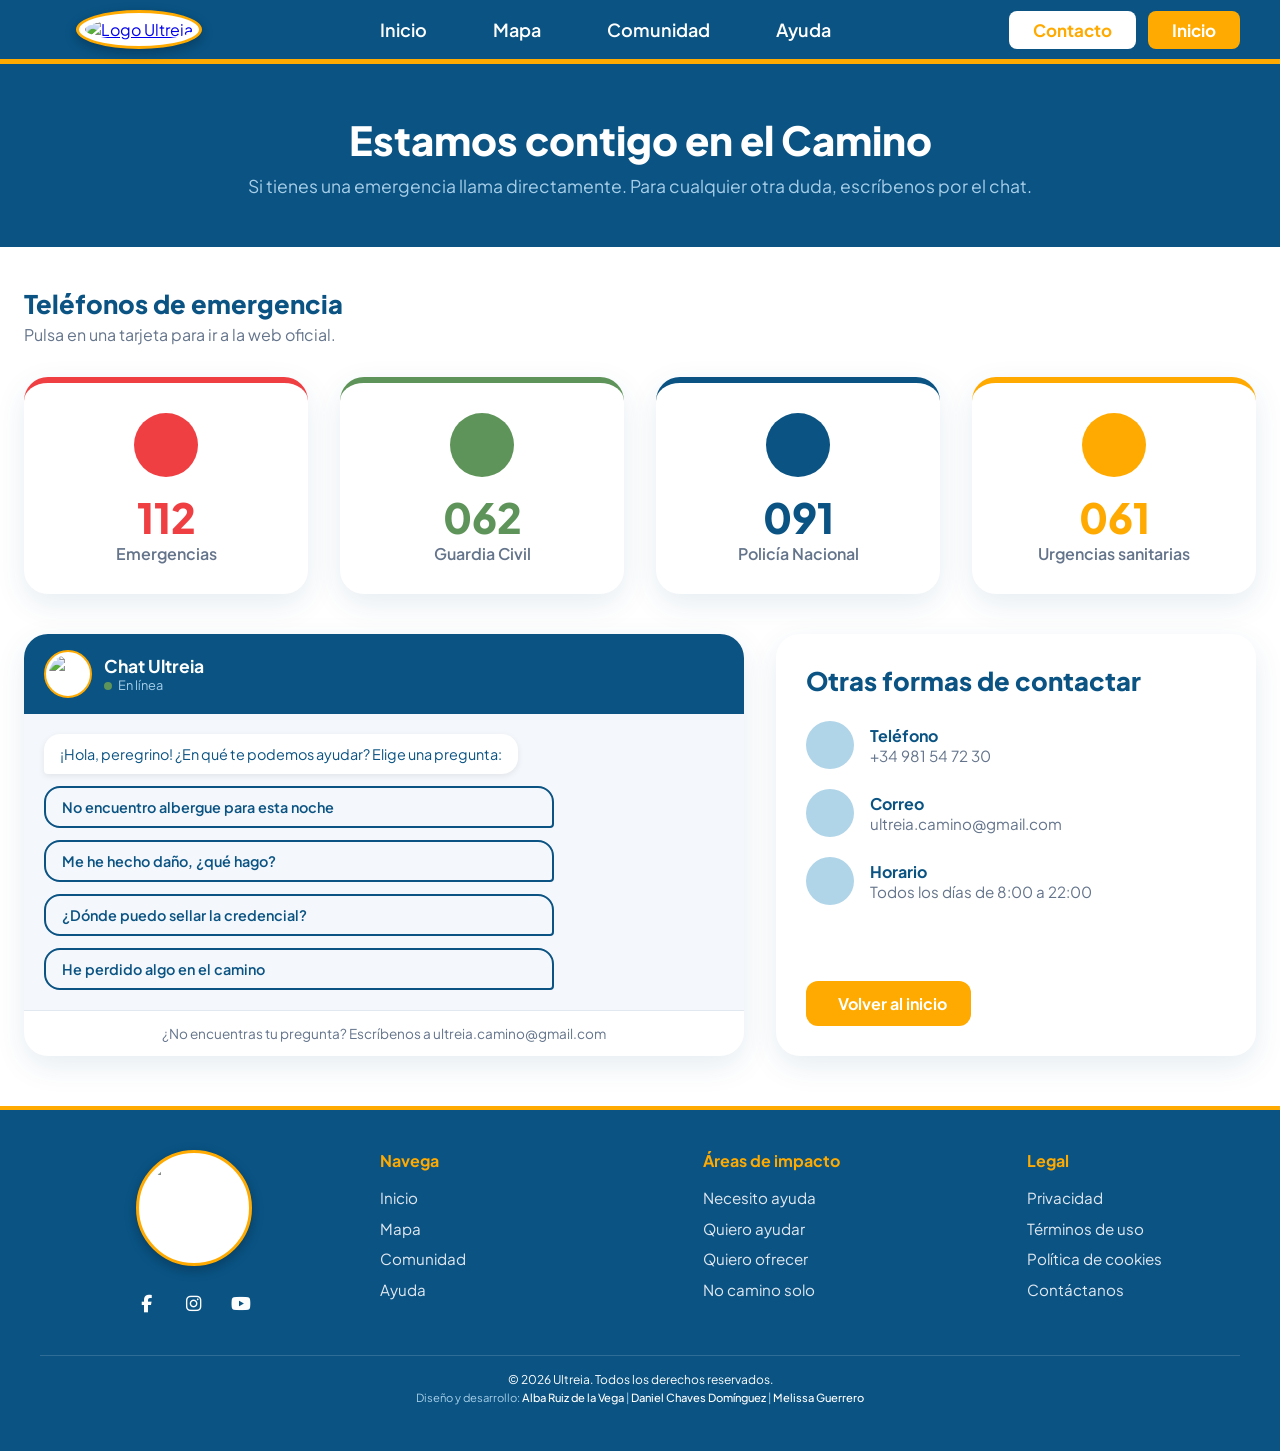
==== contact.html @ afa2c429 "contact page with emergency links and FAQ chat" ====
<!DOCTYPE html>
<html lang="es">
<head>
    <meta charset="UTF-8">
    <meta name="viewport" content="width=device-width, initial-scale=1.0">
    <link rel="preconnect" href="https://cdn.jsdelivr.net">
    <link rel="preconnect" href="https://fonts.googleapis.com">
    <link rel="preconnect" href="https://res.cloudinary.com">
    <link rel="preconnect" href="https://fonts.gstatic.com" crossorigin>
    <link href="https://fonts.googleapis.com/css2?family=Caveat:wght@600&family=Plus+Jakarta+Sans:wght@400;500;600;700;800&display=swap" rel="stylesheet">
    <link rel="stylesheet" href="https://cdnjs.cloudflare.com/ajax/libs/font-awesome/6.5.1/css/all.min.css">
    <link href="https://cdn.jsdelivr.net/npm/remixicon@4.2.0/fonts/remixicon.css" rel="stylesheet"/>
    <link rel="stylesheet" href="styles.css">
    <title>Contacto | Ultreia</title>
    <link rel="icon" type="image/png" href="https://res.cloudinary.com/daul6tzck/image/upload/v1791113078/image_ubfnbw.png">
</head>
<body>

    <header class="nav">
        <a href="index.html">
            <img src="https://res.cloudinary.com/daul6tzck/image/upload/v1791113078/image_ubfnbw.png" alt="Logo Ultreia" class="navLogo">
        </a>

        <ul class="navMenu">
            <li><a href="index.html">Inicio</a></li>
            <li><a href="index.html#map">Mapa</a></li>
            <li><a href="index.html#community">Comunidad</a></li>
            <li><a href="index.html#help">Ayuda</a></li>
        </ul>

        <div class="navButtons">
            <a href="contact.html" class="btnContact">Contacto</a>
            <a href="index.html" class="btnHome">Inicio</a>
        </div>
    </header>

    <section class="contactHero">
        <h1>Estamos contigo en el Camino</h1>
        <p>Si tienes una emergencia llama directamente. Para cualquier otra duda, escríbenos por el chat.</p>
    </section>

    <section class="emergency">
        <h2>Teléfonos de emergencia</h2>
        <p class="emergencySubtitle">Pulsa en una tarjeta para ir a la web oficial.</p>

        <div class="emergencyCards">
            <a href="https://www.proteccioncivil.es" target="_blank" rel="noopener noreferrer" class="phoneCard phoneRed">
                <div class="phoneIcon">
                    <i class="ri-alarm-warning-line"></i>
                </div>
                <span class="phoneNumber">112</span>
                <span class="phoneLabel">Emergencias</span>
            </a>

            <a href="https://www.guardiacivil.es" target="_blank" rel="noopener noreferrer" class="phoneCard phoneGreen">
                <div class="phoneIcon">
                    <i class="ri-shield-star-line"></i>
                </div>
                <span class="phoneNumber">062</span>
                <span class="phoneLabel">Guardia Civil</span>
            </a>

            <a href="https://www.policia.es" target="_blank" rel="noopener noreferrer" class="phoneCard phoneBlue">
                <div class="phoneIcon">
                    <i class="ri-police-badge-line"></i>
                </div>
                <span class="phoneNumber">091</span>
                <span class="phoneLabel">Policía Nacional</span>
            </a>

            <a href="https://www.sanidad.gob.es" target="_blank" rel="noopener noreferrer" class="phoneCard phoneOrange">
                <div class="phoneIcon">
                    <i class="ri-first-aid-kit-line"></i>
                </div>
                <span class="phoneNumber">061</span>
                <span class="phoneLabel">Urgencias sanitarias</span>
            </a>
        </div>
    </section>

    <section class="contactMain">
        <div class="chatBox">
            <div class="chatHeader">
                <img src="https://res.cloudinary.com/daul6tzck/image/upload/v1791113078/image_ubfnbw.png" alt="Logo Ultreia" class="chatAvatar">
                <div>
                    <h3>Chat Ultreia</h3>
                    <p class="chatStatus">En línea</p>
                </div>
            </div>

            <div class="chatMessages">
                <p class="message messageBot">¡Hola, peregrino! ¿En qué te podemos ayudar? Elige una pregunta:</p>

                <details class="chatQuestion">
                    <summary>No encuentro albergue para esta noche</summary>
                    <p class="message messageBot">Tranquilo. Mira en el mapa los albergues con plazas libres más cercanos o pregunta en la oficina de turismo del pueblo.</p>
                </details>

                <details class="chatQuestion">
                    <summary>Me he hecho daño, ¿qué hago?</summary>
                    <p class="message messageBot">Si es grave llama al 112. Si no, acude al centro de salud más cercano. Muchos albergues tienen botiquín.</p>
                </details>

                <details class="chatQuestion">
                    <summary>¿Dónde puedo sellar la credencial?</summary>
                    <p class="message messageBot">En albergues, iglesias, bares, restaurantes y oficinas de turismo. Recuerda que en los últimos 100 km necesitas dos sellos al día.</p>
                </details>

                <details class="chatQuestion">
                    <summary>He perdido algo en el camino</summary>
                    <p class="message messageBot">Avisa en el último albergue donde estuviste y publícalo en el tablón comunitario. ¡Los peregrinos se ayudan entre ellos!</p>
                </details>
            </div>

            <p class="chatFooter">¿No encuentras tu pregunta? Escríbenos a ultreia.camino@gmail.com</p>
        </div>

        <div class="contactInfo">
            <h2>Otras formas de contactar</h2>

            <div class="infoItem">
                <div class="infoIcon">
                    <i class="ri-phone-line"></i>
                </div>
                <div>
                    <h3>Teléfono</h3>
                    <p>+34 981 54 72 30</p>
                </div>
            </div>

            <div class="infoItem">
                <div class="infoIcon">
                    <i class="ri-mail-line"></i>
                </div>
                <div>
                    <h3>Correo</h3>
                    <p>ultreia.camino@gmail.com</p>
                </div>
            </div>

            <div class="infoItem">
                <div class="infoIcon">
                    <i class="ri-time-line"></i>
                </div>
                <div>
                    <h3>Horario</h3>
                    <p>Todos los días de 8:00 a 22:00</p>
                </div>
            </div>

            <a href="index.html" class="btnBackHome">
                <i class="ri-arrow-left-line"></i>
                Volver al inicio
            </a>
        </div>
    </section>

<footer class="siteFooter">
    <div class="footerContainer">

    <div class="footerBrand">
        <img src="https://res.cloudinary.com/daul6tzck/image/upload/v1791113078/image_ubfnbw.png" alt="Logo Ultreia" class="footerLogo">
        <div class="footerSocials">
            <a href="#" aria-label="Facebook"><i class="fa-brands fa-facebook-f"></i></a>
            <a href="#" aria-label="Instagram"><i class="fa-brands fa-instagram"></i></a>
            <a href="#" aria-label="YouTube"><i class="fa-brands fa-youtube"></i></a>
        </div>
    </div>

    <div class="footerCol">
        <h4 class="footerTitle">Navega</h4>
        <ul class="footerLinks">
            <li><a href="index.html">Inicio</a></li>
            <li><a href="index.html#map">Mapa</a></li>
            <li><a href="index.html#community">Comunidad</a></li>
            <li><a href="index.html#help">Ayuda</a></li>
        </ul>
    </div>

    <div class="footerCol">
        <h4 class="footerTitle">Áreas de impacto</h4>
        <ul class="footerLinks">
            <li><a href="index.html#needHelp">Necesito ayuda</a></li>
            <li><a href="index.html#wantToHelp">Quiero ayudar</a></li>
            <li><a href="index.html#wantToOffer">Quiero ofrecer</a></li>
            <li><a href="index.html#notWalkingAlone">No camino solo</a></li>
        </ul>
    </div>

    <div class="footerCol">
        <h4 class="footerTitle">Legal</h4>
        <ul class="footerLinks">
            <li><a href="#privacy">Privacidad</a></li>
            <li><a href="#terms">Términos de uso</a></li>
            <li><a href="#cookies">Política de cookies</a></li>
            <li><a href="contact.html">Contáctanos</a></li>
        </ul>
    </div>
</div>

    <div class="footerBottom">
        <div class="footerBottomContainer container">
            <p class="footerCopy">
            <a href="https://github.com/Daniel-Chaves-Dominguez/Ultreia" target="_blank" rel="noopener noreferrer" class="copyrightLink">© 2026 Ultreia</a>. Todos los derechos reservados.
            </p>
            <p class="footerCredits">
                Diseño y desarrollo:
                <span><a href="https://www.linkedin.com/in/alba-ruiz-de-la-vega-765b21384/" target="_blank" rel="noopener noreferrer">Alba Ruiz de la Vega</a></span> |
                <span><a href="https://github.com/Daniel-Chaves-Dominguez/Ultreia" target="_blank" rel="noopener noreferrer">Daniel Chaves Domínguez</a></span> |
                <span><a href="https://www.linkedin.com/in/melissafguerreroc/?isSelfProfile=true" target="_blank" rel="noopener noreferrer">Melissa Guerrero</a></span>
            </p>
        </div>
    </div>
    </footer>
</body>
</html>
---- styles.css ----
* {
    margin: 0;
    padding: 0;
    box-sizing: border-box;
    font-family: 'Plus Jakarta Sans', sans-serif;
}


html, body {
    height: 100%;
}


html {
    scroll-behavior: smooth;
}


.nav {
    background-color: #0A5383;
    display: flex;
    align-items: center;
    justify-content: space-between;
    padding: 10px 40px;
}

.navLogo {
    width: 90px;
    height: 90px;
    background-color: white;
    border-radius: 50%;
    padding: 6px;
    border: 3px solid #FFAA00;
    box-shadow: 0 4px 12px rgba(0, 0, 0, 0.25);
    transition: transform 0.4s;
    cursor: pointer; 
    margin-left: 36px; 
    box-sizing: border-box;
}

.navLogo:hover {
    transform: scale(1.1) rotate(-8deg);
}

.navMenu {
    display: flex;
    gap: 30px;
    list-style: none;
    margin: 0;
    padding: 0;
}

.navMenu a {
    color: white;
    text-decoration: none;
    font-weight: 600;
    font-size: 18px;
    padding: 8px 18px;
    border-radius: 20px;
    transition: background-color 0.3s, color 0.3s;
}

.navMenu a:hover {
    background-color: #FFAA00;
    color: #0A5383;
}

.navButtons {
    display: flex;
    gap: 12px;
}

.btnContact,
.btnHome {
    padding: 8px 24px;
    border-radius: 8px;
    text-decoration: none;
    font-weight: 700;
    font-size: 17px;
    transition: transform 0.2s, box-shadow 0.2s, background-color 0.3s;
}

.btnContact:hover,
.btnHome:hover {
    transform: translateY(-3px);
    box-shadow: 0 4px 10px rgba(0, 0, 0, 0.25);
}

.btnContact:active,
.btnHome:active {
    transform: scale(0.92);
    box-shadow: 0 2px 4px rgba(0, 0, 0, 0.2);
}

.btnContact {
    background-color: white;
    color: #FFAA00;
}

.btnHome {
    background-color: #FFAA00;
    color: white;
}

.btnHome:hover {
    background-color: #EFB026;
}


.hero {
    position: relative;
    height: 550px;
    overflow: hidden;
    border-top: 5px solid #FFAA00;
    border-bottom: 5px solid #FFAA00;
}

.heroImage {
    position: absolute;
    top: 0;
    left: 0;
    width: 100%;
    height: 100%;
    object-fit: cover;
    object-position: center 20%;
}

.heroContent {
    position: relative;
    z-index: 1;
    height: 100%;
    padding: 50px 60px;
    display: flex;
    flex-direction: column;
    justify-content: center;
    align-items: flex-start;
    gap: 30px;
}

.heroTitle {
    font-size: 72px;
    font-weight: 800;
    line-height: 1.05;
    color: #0A5383;
    text-shadow: 0 0 20px rgba(255, 255, 255, 0.8);
    animation: heroSlideIn 1s ease-out both;
}

.heroHighlight {
    display: inline-block;
    background-color: #0A5383;
    color: white;
    padding: 6px 20px;
    border-radius: 10px;
    margin-top: 6px;
    text-shadow: none;
    animation: heroReveal 1s ease-out 0.8s both;
}

.heroButtons {
    display: flex;
    gap: 16px;
    animation: heroBounce 0.8s ease-out 1.6s both;
}

.heroButtons .btnContact,
.heroButtons .btnHome {
    font-size: 22px;
    padding: 12px 36px;
    border-radius: 10px;
}

@keyframes heroSlideIn {
    from {
        opacity: 0;
        transform: translateX(-80px);
    }
    to {
        opacity: 1;
        transform: translateX(0);
    }
}

@keyframes heroReveal {
    from {
        clip-path: inset(0 100% 0 0);
    }
    to {
        clip-path: inset(0 0 0 0);
    }
}

@keyframes heroBounce {
    0% {
        opacity: 0;
        transform: scale(0.5);
    }
    60% {
        opacity: 1;
        transform: scale(1.1);
    }
    100% {
        opacity: 1;
        transform: scale(1);
    }
}


.greeting {
    background-color: #0A5383;
    font-family: 'Plus Jakarta Sans', sans-serif;
    display: flex;
    align-items: center;
    justify-content: space-between;
    padding: 30px 90px;
    margin: 0 auto 2rem auto;
    box-sizing: border-box;
    overflow: hidden;
}

.greetingText {
    display: flex;
    flex-direction: column;
    align-items: center;    
    justify-content: center; 
    text-align: center;
    color: white;
}

.greetingText p {
    white-space: nowrap;
    margin: 4px 0;
}

.greetingText h2 {
    color: #FFAA00;
    font-size: 16px;
    font-weight: 800;
    letter-spacing: 1px;
    text-transform: uppercase;
    margin-bottom: 8px;
}

.greetingPhrase {
    font-size: 1rem;
    font-weight: 600;
    margin-bottom: 6px;
}

.greetingSmall {
    font-size: 12px;
    font-style: italic;
    color: #f4b22d;
}

.yellowSign,
.whiteSign {
    width: 160px;
    padding: 14px 18px;
    border-radius: 12px;
    color: #0A5383;
    box-shadow: 0 8px 20px rgba(0, 0, 0, 0.2);
    transition: transform 0.3s ease;
    flex-shrink: 0;
    display: flex;
    flex-direction: column;
    align-items: center;     
    justify-content: center;  
    text-align: center;       
}

.yellowSign {
    background-color: #FFAA00;
    transform: rotate(-10deg);
}

.whiteSign {
    background-color: white;
    transform: rotate(10deg);
}

.yellowSign h3,
.whiteSign h3 {
    font-size: 24px;
    font-weight: 800;
    margin: 0;
    line-height: 1.1;
}

.yellowSign p,
.whiteSign p {
    font-size: 12px;
    font-weight: 700;
    margin: 4px 0 0 0;
}

.yellowSign p {
    padding-left: 0px;
}

.whiteSign p {
    text-align: right;
}

@media (max-width: 768px) {
    .greeting {
        flex-direction: column;
        gap: 30px;
        padding: 30px 20px;
    }
}




.needs {
    background-color: white;
    font-family: 'Plus Jakarta Sans', sans-serif;
    padding: 1.6rem 1.5rem 2rem 2rem;
    max-width: 1460px;
    margin: 0 auto;
    text-align: left;
}

.needs h2 {
    color: #0A5383;
    font-size: 1.6rem;
    font-weight: 800;
    margin-bottom: 0.2rem;
}

.needsSubtitle {
    color: #64748B;
    font-size: 1rem;
    margin-bottom: 2rem;
}

.needsCards {
    display: grid;
    grid-template-columns: repeat(4, 1fr);
    gap: 2rem;
    max-width: 1440px;
    margin: 0 auto;
}

.needCard {
    height: 360px;
    perspective: 1200px;
    cursor: pointer;
}

.needCardInner {
    position: relative;
    width: 100%;
    height: 100%;
    transition: transform 0.8s cubic-bezier(0.4, 0, 0.2, 1);
    transform-style: preserve-3d;
}

.needCard:hover .needCardInner,
.needCard:focus-within .needCardInner {
    transform: rotateY(-180deg);
}

.needCardFront,
.needCardBack {
    position: absolute;
    width: 100%;
    height: 100%;
    -webkit-backface-visibility: hidden;
    backface-visibility: hidden;
    border-radius: 24px;
    background-color: white;
    box-shadow: 0 10px 30px rgba(10, 83, 131, 0.08);
    overflow: hidden;
}

.needCardFront {
    display: flex;
    flex-direction: column;
    align-items: center;
    justify-content: center;
    text-align: center;
    padding: 2rem 1.8rem;
}

.needIcon {
    width: 80px;
    height: 80px;
    border-radius: 50%;
    display: flex;
    align-items: center;
    justify-content: center;
    color: white;
    font-size: 40px;
    margin-bottom: 1.2rem;
}

.iconRed {
    background-color: #EF3F42;
}

.iconGreen {
    background-color: #5E9459;
}

.iconOrange {
    background-color: #FFAA00;
}

.iconBlue {
    background-color: #0A5383;
}

.needCardFront h3 {
    color: #0A5383;
    font-size: 1.25rem;
    font-weight: 800;
    margin-bottom: 0.5rem;
}

.needCardFront p {
    color: #64748B;
    font-size: 0.85rem;
    line-height: 1.4;
    height: 2.8em;
}

.needArrow {
    position: absolute;
    right: 1.5rem;
    bottom: 1.5rem;
    color: #0A5383;
    font-size: 28px;
}

.needCardBack {
    transform: rotateY(180deg);
    border-top: 10px solid #FFAA00;
    padding: 1rem 1.2rem;
    cursor: default;
}

.needFormHeader {
    display: flex;
    align-items: flex-start;
    gap: 10px;
    margin-bottom: 0.8rem;
}

.needIconSmall {
    width: 40px;
    height: 40px;
    min-width: 40px;
    border-radius: 50%;
    display: flex;
    align-items: center;
    justify-content: center;
    color: white;
    font-size: 20px;
}

.needFormHeader h3 {
    color: #0A5383;
    font-size: 1.1rem;
    font-weight: 800;
}

.needFormHeader p {
    color: #64748B;
    font-size: 0.72rem;
    line-height: 1.3;
}

.needForm {
    display: flex;
    flex-direction: column;
    gap: 8px;
}

.formRow {
    display: grid;
    grid-template-columns: 1fr 1fr;
    gap: 10px;
}

.formGroup {
    display: flex;
    flex-direction: column;
    gap: 3px;
}

.formGroup label {
    color: #0A5383;
    font-size: 0.7rem;
    font-weight: 700;
}

.formGroup input,
.formGroup textarea {
    width: 100%;
    height: 30px;
    padding: 0 8px;
    background-color: #B0D4E8;
    border: 2px solid #B0D4E8;
    border-radius: 6px;
    color: #0A5383;
    font-size: 0.75rem;
    outline: none;
    transition: border-color 0.3s;
}

.formGroup textarea {
    height: 50px;
    padding: 6px 8px;
    resize: none;
}

.formGroup input:focus,
.formGroup textarea:focus {
    border-color: #0A5383;
}

.btnSend {
    margin-top: 4px;
    height: 34px;
    background-color: #FFAA00;
    color: white;
    font-size: 0.85rem;
    font-weight: 700;
    border: none;
    border-radius: 8px;
    cursor: pointer;
    transition: background-color 0.3s, transform 0.2s;
}

.btnSend:hover {
    background-color: #EFB026;
    transform: translateY(-2px);
}

@media (max-width: 1200px) {
    .needsCards {
        grid-template-columns: repeat(2, 1fr);
    }
}

@media (max-width: 640px) {
    .needsCards {
        grid-template-columns: 1fr;
    }
}


.sectionHeader {
    max-width: 1400px;
    margin: 0 auto 2rem auto;
    text-align: left;
}

.sectionTitle {
    color: #0A5383;
    font-size: 1.6rem;
    font-weight: 800;
    margin-bottom: 0.2rem;
}

.sectionSubtitle {
    color: #64748B;
    font-size: 1rem;
}

.cardsSection {
    padding: 3rem 1.5rem;
    background-color: #f4f7fb;
}

.cardsGrid {
    display: grid;
    grid-template-columns: repeat(4, 1fr);
    gap: 2rem;
    max-width: 1400px;
    margin: 0 auto;
}

.cardContainer {
    width: 100%;
    height: 360px;
    perspective: 1200px;
    cursor: pointer;
}

.cardInner {
    position: relative;
    width: 100%;
    height: 100%;
    transition: transform 0.8s cubic-bezier(0.4, 0, 0.2, 1);
    transform-style: preserve-3d;
    border-radius: 24px;
}

.cardContainer:hover .cardInner {
    transform: rotateY(-180deg);
}

.cardFront,
.cardBack {
    position: absolute;
    width: 100%;
    height: 100%;
    -webkit-backface-visibility: hidden;
    backface-visibility: hidden;
    border-radius: 24px;
    background-color: #ffffff;
    box-shadow: 0 10px 30px rgba(10, 83, 131, 0.08);
    overflow: hidden;
    display: flex;
    flex-direction: column;
}

.cardImageWrapper {
    position: relative;
    height: 260px;
    width: 100%;
}

.cardImg {
    width: 100%;
    height: 100%;
    object-fit: cover;
}

.badgeIcon {
    position: absolute;
    top: 15px;
    left: 15px;
    width: 80px;
    height: 80px;
    color: #ffffff;
    border-radius: 50%;
    display: flex;
    align-items: center;
    justify-content: center;
    font-size: 1.8rem;
    border: 3px solid #ffffff;
    box-shadow: 0 4px 12px rgba(0, 0, 0, 0.15);
    z-index: 2;
}

.cardBody {
    padding: 1rem 1.8rem;
    display: flex;
    flex-direction: column;
    flex-grow: 1;
}

.pillCategory {
    display: inline-block;
    align-self: flex-start;
    font-size: 0.8rem;
    font-weight: 700;
    padding: 0.3rem 0.9rem;
    border-radius:  22px;
    margin-top: -2.4rem;
    margin-bottom: 0.5rem;
    z-index: 3;
}

.cardTitle {
    font-size: 1.25rem;
    font-weight: 800;
    line-height: 1.25;
    margin: 0 0 0.5rem 0;
}

.cardDesc {
    color: #64748B;
    font-size: 0.8rem;
    line-height: 1.4;
    margin: 0 0 1.4rem 0;
}

.cardAction {
    margin-top: auto;
    display: flex;
    align-items: center;
    justify-content: flex-end;
    gap: 0.5rem;
    font-weight: 700;
    font-size: 0.95rem;
}

.btnArrow {
    width: 32px;
    height: 32px;
    border-radius: 50%;
    display: flex;
    align-items: center;
    justify-content: center;
    font-size: 0.8rem;
    transition: background-color 0.3s ease, border-color 0.3s ease, color 0.3s ease;
}

.cardBack {
    transform: rotateY(180deg);
    padding: 1.8rem;
    justify-content: space-between;
}

.cardBackHeader {
    display: flex;
    align-items: center;
    gap: 0.8rem;
}

.badgeIconSmall {
    width: 44px;
    height: 44px;
    color: #ffffff;
    border-radius: 50%;
    display: flex;
    align-items: center;
    justify-content: center;
    font-size: 1.2rem;
}

.cardBackTitle {
    font-size: 1.15rem;
    font-weight: 700;
    margin: 0;
    flex-grow: 1;
}

.featuresList {
    list-style: none;
    padding: 0;
    margin: 1rem 0;
    display: flex;
    flex-direction: column;
    gap: 1rem;
}

.featuresList li {
    display: flex;
    align-items: flex-start;
    gap: 0.8rem;
}

.featureIcon {
    width: 36px;
    height: 36px;
    border-radius: 50%;
    display: flex;
    align-items: center;
    justify-content: center;
    font-size: 0.9rem;
    flex-shrink: 0;
}

.featureText strong {
    display: block;
    font-size: 0.85rem;
}

.featureText p {
    margin: 0;
    color: #64748B;
    font-size: 0.78rem;
    line-height: 1.3;
}

.cardBackFooter {
    display: flex;
    justify-content: flex-end;
}

.btnBack {
    font-weight: 700;
    font-size: 0.85rem;
    display: flex;
    align-items: center;
    gap: 0.4rem;
}

.themeBlue .badgeIcon,
.themeBlue .badgeIconSmall {
    background-color: #0A5383;
}

.themeBlue .pillCategory,
.themeBlue .featureIcon {
    background-color: white;
    color: #0A5383;
}

.themeBlue .cardTitle,
.themeBlue .cardAction,
.themeBlue .cardBackTitle,
.themeBlue .featureText strong,
.themeBlue .btnBack {
    color: #0A5383;
}

.themeBlue .btnArrow {
    border: 2px solid #0A5383;
    color: #0A5383;
}

.themeBlue .cardBack {
    background: linear-gradient(135deg, #f0f7ff 10%, #dde9f7 80%);
}

.themeBlue:hover .btnArrow {
    background-color: #E0F2FE;
    border-color: #0A5383;
    color: #0A5383;
}

.themeGreen .badgeIcon,
.themeGreen .badgeIconSmall {
    background-color: #5E9459;
}

.themeGreen .pillCategory,
.themeGreen .featureIcon {
    background-color: white;
    color: #5E9459;
}

.themeGreen .cardTitle,
.themeGreen .cardAction,
.themeGreen .cardBackTitle,
.themeGreen .featureText strong,
.themeGreen .btnBack {
    color: #5E9459;
}

.themeGreen .btnArrow {
    border: 2px solid #5E9459;
    color: #5E9459;
}

.themeGreen .cardBack {
    background: linear-gradient(135deg, #f6faf1 10%, #e2edd6 80%);
}

.themeGreen:hover .btnArrow {
    background-color: #E8F5E9;
    border-color: #5E9459;
    color: #5E9459;
}

.themeOrange .badgeIcon,
.themeOrange .badgeIconSmall,
.themeYellow .badgeIcon,
.themeYellow .badgeIconSmall {
    background-color: #FFAA00;
}

.themeOrange .pillCategory,
.themeOrange .featureIcon,
.themeYellow .pillCategory,
.themeYellow .featureIcon {
    background-color: white;
    color: #FFAA00;
}

.themeOrange .cardTitle,
.themeOrange .cardAction,
.themeOrange .cardBackTitle,
.themeOrange .featureText strong,
.themeOrange .btnBack,
.themeYellow .cardTitle,
.themeYellow .cardAction,
.themeYellow .cardBackTitle,
.themeYellow .featureText strong,
.themeYellow .btnBack {
    color: #FFAA00;
}

.themeOrange .btnArrow,
.themeYellow .btnArrow {
    border: 2px solid #FFAA00;
    color: #FFAA00;
}

.themeOrange .cardBack,
.themeYellow .cardBack {
    background: linear-gradient(135deg, #faf9f0 10%, #fef7dc 80%);
}

.themeOrange:hover .btnArrow,
.themeYellow:hover .btnArrow {
    background-color: #FEF3C7;
    border-color: #FFAA00;
    color: #FFAA00;
}

.themeRed .badgeIcon,
.themeRed .badgeIconSmall,
.themeRedHeart .badgeIcon,
.themeRedHeart .badgeIconSmall {
    background-color: #EF3F42;
}

.themeRed .pillCategory,
.themeRed .featureIcon,
.themeRedHeart .pillCategory,
.themeRedHeart .featureIcon {
    background-color: white;
    color: #EF3F42;
}

.themeRed .cardTitle,
.themeRed .cardAction,
.themeRed .cardBackTitle,
.themeRed .featureText strong,
.themeRed .btnBack,
.themeRedHeart .cardTitle,
.themeRedHeart .cardAction,
.themeRedHeart .cardBackTitle,
.themeRedHeart .featureText strong,
.themeRedHeart .btnBack {
    color: #EF3F42;
}

.themeRed .btnArrow,
.themeRedHeart .btnArrow {
    border: 2px solid #EF3F42;
    color: #EF3F42;
}

.themeRed .cardBack,
.themeRedHeart .cardBack {
    background: linear-gradient(135deg, #fbf5f5 10%, #fae6e6 80%);
}

.themeRed:hover .btnArrow,
.themeRedHeart:hover .btnArrow {
    background-color: #FEE2E2;
    border-color: #991B1B;
    color: #991B1B;
}

@media (max-width: 1200px) {
    .cardsGrid {
        grid-template-columns: repeat(2, 1fr);
    }
}

@media (max-width: 640px) {
    .cardsGrid {
        grid-template-columns: 1fr;
    }
}


.community {
    display: grid;
    grid-template-columns: repeat(2, 1fr);
    gap: 2rem;
    max-width: 1440px;
    margin: 2rem auto 2rem auto;
    padding: 1.2rem 1.5rem;
    box-sizing: border-box;
    padding-bottom: 2.5rem; 
    border-bottom: 0.8px solid #eaeff6; 
}


.boardHeader,
.mapHeader {
    display: flex;
    justify-content: space-between;
    align-items: flex-end;
    margin-bottom: 14px;
}

.board h2,
.map h2 {
    color: #0A5383;
    font-size: 1.6rem;
    font-weight: 800;
    margin-bottom: 4px;
}

.boardSubtitle,
.mapSubtitle {
    color: #64748B;
    font-size: 1rem;
}

.boardSeeAll {
    color: #0A5383;
    font-size: 13px;
    font-weight: 700;
    text-decoration: none;
    transition: color 0.3s;
}

.boardSeeAll:hover {
    color: #FFAA00;
}

.boardList {
    list-style: none;
}

.post {
    display: grid;
    grid-template-columns: 56px 120px 1fr auto;
    align-items: center;
    gap: 14px;
    padding: 12px;
    border-bottom: 1px solid #E2E8F0;
    border-radius: 8px;
    cursor: pointer;
    transition: background-color 0.3s, transform 0.3s;
}

.post:hover {
    background-color: #F4F7FB;
    transform: translateX(6px);
}

.postPhoto {
    width: 56px;
    height: 56px;
    border-radius: 50%;
    object-fit: cover;
    border: 2px solid white;
    box-shadow: 0 2px 6px rgba(0, 0, 0, 0.2);
    transition: transform 0.3s;
}

.post:hover .postPhoto {
    transform: scale(1.1);
}

.tag {
    justify-self: start;
    padding: 4px 10px;
    border-radius: 6px;
    color: white;
    font-size: 11px;
    font-weight: 800;
    text-transform: uppercase;
    line-height: 1.2;
}

.tagWarning {
    background-color: #EF3F42;
}

.tagHelp {
    background-color: #0A5383;
}

.tagOffer {
    background-color: #FFAA00;
}

.tagInitiative {
    background-color: #5E9459;
}

.postText h3 {
    color: #0A5383;
    font-size: 16px;
    font-weight: 700;
    margin-bottom: 4px;
}

.postText p {
    color: #64748B;
    font-size: 13px;
}

.postTime {
    color: #0A5383;
    font-size: 12px;
    font-weight: 700;
    white-space: nowrap;
}

.btnFilters {
    display: inline-flex;
    align-items: center;
    gap: 8px;
    padding: 8px 16px;
    border: 2px solid #0A5383;
    border-radius: 24px;
    color: #0A5383;
    font-size: 14px;
    font-weight: 700;
    text-decoration: none;
    transition: background-color 0.3s, color 0.3s;
}

.btnFilters:hover {
    background-color: #0A5383;
    color: white;
}

.mapImageBox {
    border-radius: 12px;
    overflow: hidden;
    box-shadow: 0 3px 8px rgba(0, 0, 0, 0.2);
}

.mapImage {
    display: block;
    width: 100%;
    height: 320px;
    object-fit: cover;
    transition: transform 0.5s;
}

.mapImageBox:hover .mapImage {
    transform: scale(1.05);
}

.mapLegend {
    list-style: none;
    padding: 0;
    margin: 1rem 0 0 0;
    display: grid;
    grid-template-columns: repeat(4, auto); 
    justify-content: center; 
    gap: 12px 24px; 
}

.mapLegend li {
    display: flex;
    align-items: center;
    gap: 8px;
    font-size: 12px;
    font-weight: 600;
    color: #0A5383;
    white-space: nowrap;
}

.dot {
    width: 12px;
    height: 12px;
    border-radius: 50%;
}

.dotLodging { background-color: #2D3748; }
.dotPets { background-color: #5E9459; }
.dotWarnings { background-color: #EF3F42; }
.dotFood { background-color: #FFAA00; }
.dotServices { background-color: #0A5383; }
.dotCommunity { background-color: #718096; }
.dotAccessibility { background-color: #3182CE; }
.dotHelp { background-color: #C53030; }

@media (max-width: 900px) {
    .community {
        grid-template-columns: 1fr;
    }
}

@media (max-width: 600px) {
    .post {
        grid-template-columns: 48px 1fr;
    }

    .postPhoto {
        grid-row: span 3;
        width: 48px;
        height: 48px;
    }

    .mapLegend {
        grid-template-columns: repeat(2, auto);
        justify-content: start;
    }
}


.incident {
    position: relative;
    font-family: 'Plus Jakarta Sans', sans-serif;
    overflow: hidden;
    background-color: white;
    border-radius: 24px;
    aspect-ratio: 2278 / 464;
    padding: 24px 40px;
    max-width: 1400px;
    margin: 0 auto 2rem auto;
    display: flex;
    align-items: center;
    justify-content: center;
}

.incidentBackground {
    position: absolute;
    top: 0;
    left: 0;
    width: 100%;
    height: 100%;
    object-fit: cover;
    object-position: bottom;
    opacity: 0.5;
}

.incidentText {
    position: relative;
    max-width: 640px;
    display: flex;
    flex-direction: column;
    align-items: center;
    text-align: center;
}

.incidentText h2 {
    color: #0A5383;
    font-size: 1.75rem;
    font-weight: 800;
    margin-bottom: 10px;
}

.incidentText p {
    color: #475569;
    font-size: 1rem;
    line-height: 1.6;
    margin-bottom: 22px;
}

.btnIncident {
    display: inline-flex;
    align-items: center;
    gap: 12px;
    padding: 12px 28px;
    background-color: #0A5383;
    color: white;
    font-size: 15px;
    font-weight: 700;
    text-decoration: none;
    border-radius: 12px;
    box-shadow: 0 6px 16px rgba(10, 83, 131, 0.3);
    transition: transform 0.3s, background-color 0.3s, box-shadow 0.3s;
}

.btnIncident i {
    font-size: 22px;
}

.btnIncident:hover {
    background-color: #FFAA00;
    transform: translateY(-4px);
    box-shadow: 0 8px 18px rgba(0, 0, 0, 0.25);
}

.btnIncident:hover i {
    animation: ring 0.5s infinite;
}

@keyframes ring {
    0% {
        transform: rotate(0deg);
    }
    25% {
        transform: rotate(-15deg);
    }
    75% {
        transform: rotate(15deg);
    }
    100% {
        transform: rotate(0deg);
    }
}

@media (max-width: 768px) {
    .incident {
        aspect-ratio: auto;
        margin: 0 15px 30px 15px;
        padding: 30px 20px;
    }

    .incidentText h2 {
        font-size: 1.4rem;
    }
}


.siteFooter {
    background-color: #0A5383; 
    color: #ffffff;
    border-top: 4px solid #FFAA00;
    padding: 2.5rem;
    font-family: 'Plus Jakarta Sans', sans-serif;
    }

.footerContainer {
    display: grid;
    grid-template-columns: 2.8fr 2.8fr 2.8fr 2fr; 
    justify-content: space-between;
    gap: 3rem;
    max-width: 1600px;
    margin: 0 auto;
    padding: 0 1rem 1.8rem 1rem;
    align-items: start; 
}

.footerBrand {
    display: flex;
    flex-direction: column;
    align-items: center;
    gap: 1rem;
}

.footerLogo {
    width: 116px;
    height: 116px;
    background-color: white;
    border-radius: 50%;
    padding: 6px;
    border: 3px solid #FFAA00;
    box-shadow: 0 4px 12px rgba(0, 0, 0, 0.25);
    transition: transform 0.4s;
    cursor: pointer; 
}


.footerLogo:hover {
    transform: scale(1.1) rotate(-8deg);
}

.footerSocials a { 
    color: #fdfdfd; 
    font-size: 1.1rem; 
    display: inline-flex; 
    align-items: center;
    justify-content: center;
    width: 44px;  
    height: 44px; 
    transition: all 0.3s ease;
    text-decoration: none;
}

.footerSocials a:hover {
    color: #efb026; 
    transform: scale(1.15); 
}

.footerTagline, 
.footerLogoText {
    font-family: 'Caveat', cursive;
    font-size: 1.8rem;
    font-weight: 600;
}

.footerTitle {
    color: #FFAA00; 
    font-size: 1rem;
    font-weight: 700;
    margin-top: 0;
    margin-bottom: 1rem;
}

.footerLinks {
    list-style: none;
    padding: 0;
    margin: 0;
}

.footerLinks li {
    margin-bottom: 0.6rem;
}

.footerLinks a {
    color: #E2E8F0;
    text-decoration: none;
    font-size: 0.95rem;
    transition: color 0.3s ease;
}

.footerLinks a:hover {
    color: #FFAA00;
}

.footerBottom {
    border-top: 1px solid rgba(255, 255, 255, 0.15); 
    padding: 1rem 0 0.4rem 0;
    text-align: center;
}

.footerCopy {
    margin: 0 0 0.2rem 0;
    font-size: 0.75rem;
    color: #ffffff;
}

.copyrightLink {
    color: #ffffff;
    text-decoration: none;
    transition: color 0.3s ease;
    display: inline-flex;
    align-items: center;
    gap: 0.4rem;
}

.copyrightLink:hover {
    color: #FFAA00;
    text-decoration: none;
}

.footerCredits {
    margin: 0;
    font-size: 0.7rem;
    color: #A7CEE8; 
}

.footerCredits span {
    color: #ffffff;
    font-weight: 500;
}

.footerCredits a {
    color: #ffffff;
    text-decoration: none;
    font-weight: 500;
    transition: color 0.3s ease;
}

.footerCredits a:hover {
    color: #FFAA00;
    text-decoration: none;
}

@media (max-width: 768px) {
    .footerContainer {
        grid-template-columns: 1fr 1fr;
        gap: 2rem;
    }

    .footerBottomContainer {
        flex-direction: column;
        text-align: center;
    }
}

@media (max-width: 480px) {
    .footerContainer {
        grid-template-columns: 1fr;
        text-align: center;
    }

    .footerBrand {
        align-items: center;
    }
}


.contactHero {
    background-color: #0A5383;
    color: white;
    text-align: center;
    padding: 50px 20px;
    border-top: 5px solid #FFAA00;
}

.contactHero h1 {
    font-size: 2.5rem;
    font-weight: 800;
    margin-bottom: 10px;
}

.contactHero p {
    color: #A7CEE8;
    font-size: 1.1rem;
}

.emergency {
    max-width: 1400px;
    margin: 0 auto;
    padding: 40px 1.5rem;
}

.emergency h2,
.contactInfo h2 {
    color: #0A5383;
    font-size: 1.6rem;
    font-weight: 800;
    margin-bottom: 4px;
}

.emergencySubtitle {
    color: #64748B;
    font-size: 1rem;
    margin-bottom: 2rem;
}

.emergencyCards {
    display: grid;
    grid-template-columns: repeat(4, 1fr);
    gap: 2rem;
}

.phoneCard {
    display: flex;
    flex-direction: column;
    align-items: center;
    padding: 30px 20px;
    background-color: white;
    border-radius: 24px;
    border-top: 6px solid #0A5383;
    box-shadow: 0 10px 30px rgba(10, 83, 131, 0.1);
    text-decoration: none;
    transition: transform 0.3s, box-shadow 0.3s;
}

.phoneCard:hover {
    transform: translateY(-6px);
    box-shadow: 0 14px 30px rgba(0, 0, 0, 0.2);
}

.phoneIcon {
    width: 64px;
    height: 64px;
    border-radius: 50%;
    display: flex;
    align-items: center;
    justify-content: center;
    color: white;
    font-size: 32px;
    margin-bottom: 14px;
}

.phoneNumber {
    font-size: 2.6rem;
    font-weight: 800;
}

.phoneLabel {
    color: #64748B;
    font-size: 1rem;
    font-weight: 600;
}

.phoneRed {
    border-top-color: #EF3F42;
}

.phoneRed .phoneIcon {
    background-color: #EF3F42;
}

.phoneRed .phoneNumber {
    color: #EF3F42;
}

.phoneGreen {
    border-top-color: #5E9459;
}

.phoneGreen .phoneIcon {
    background-color: #5E9459;
}

.phoneGreen .phoneNumber {
    color: #5E9459;
}

.phoneBlue .phoneIcon {
    background-color: #0A5383;
}

.phoneBlue .phoneNumber {
    color: #0A5383;
}

.phoneOrange {
    border-top-color: #FFAA00;
}

.phoneOrange .phoneIcon {
    background-color: #FFAA00;
}

.phoneOrange .phoneNumber {
    color: #FFAA00;
}

.contactMain {
    display: grid;
    grid-template-columns: 3fr 2fr;
    gap: 2rem;
    max-width: 1400px;
    margin: 0 auto;
    padding: 0 1.5rem 50px 1.5rem;
}

.chatBox {
    display: flex;
    flex-direction: column;
    background-color: white;
    border-radius: 24px;
    box-shadow: 0 10px 30px rgba(10, 83, 131, 0.1);
    overflow: hidden;
}

.chatHeader {
    display: flex;
    align-items: center;
    gap: 12px;
    padding: 16px 20px;
    background-color: #0A5383;
    color: white;
}

.chatAvatar {
    width: 48px;
    height: 48px;
    background-color: white;
    border-radius: 50%;
    border: 2px solid #FFAA00;
    padding: 3px;
}

.chatHeader h3 {
    font-size: 1.1rem;
    font-weight: 700;
}

.chatStatus {
    color: #A7CEE8;
    font-size: 0.8rem;
}

.chatStatus::before {
    content: "";
    display: inline-block;
    width: 8px;
    height: 8px;
    margin-right: 6px;
    background-color: #5E9459;
    border-radius: 50%;
}

.chatMessages {
    display: flex;
    flex-direction: column;
    gap: 12px;
    padding: 20px;
    min-height: 260px;
    background-color: #F4F7FB;
}

.message {
    max-width: 75%;
    padding: 10px 16px;
    border-radius: 16px;
    font-size: 0.9rem;
    line-height: 1.4;
}

.messageBot {
    align-self: flex-start;
    background-color: white;
    color: #0A5383;
    border-bottom-left-radius: 4px;
    box-shadow: 0 2px 6px rgba(0, 0, 0, 0.08);
}

.messageUser {
    align-self: flex-end;
    background-color: #0A5383;
    color: white;
    border-bottom-right-radius: 4px;
}

.chatQuestion {
    display: flex;
    flex-direction: column;
    gap: 12px;
}

.chatQuestion summary {
    align-self: flex-end;
    max-width: 75%;
    padding: 10px 16px;
    border: 2px solid #0A5383;
    border-radius: 16px;
    border-bottom-right-radius: 4px;
    color: #0A5383;
    font-size: 0.9rem;
    font-weight: 600;
    list-style: none;
    cursor: pointer;
    transition: background-color 0.3s, color 0.3s;
}

.chatQuestion summary::-webkit-details-marker {
    display: none;
}

.chatQuestion summary:hover,
.chatQuestion[open] summary {
    background-color: #0A5383;
    color: white;
}

.chatQuestion .messageBot {
    margin-top: 12px;
}

.chatFooter {
    padding: 14px 20px;
    border-top: 1px solid #E2E8F0;
    color: #64748B;
    font-size: 0.85rem;
    text-align: center;
}

.contactInfo {
    display: flex;
    flex-direction: column;
    gap: 20px;
    padding: 30px;
    background-color: white;
    border-radius: 24px;
    box-shadow: 0 10px 30px rgba(10, 83, 131, 0.1);
}

.infoItem {
    display: flex;
    align-items: center;
    gap: 16px;
}

.infoIcon {
    width: 48px;
    height: 48px;
    min-width: 48px;
    border-radius: 50%;
    display: flex;
    align-items: center;
    justify-content: center;
    background-color: #B0D4E8;
    color: #0A5383;
    font-size: 22px;
}

.infoItem h3 {
    color: #0A5383;
    font-size: 1rem;
    font-weight: 700;
}

.infoItem p {
    color: #64748B;
    font-size: 0.95rem;
}

.btnBackHome {
    display: inline-flex;
    align-items: center;
    align-self: flex-start;
    gap: 8px;
    margin-top: auto;
    padding: 12px 24px;
    background-color: #FFAA00;
    color: white;
    font-weight: 700;
    text-decoration: none;
    border-radius: 12px;
    transition: transform 0.3s, background-color 0.3s;
}

.btnBackHome:hover {
    background-color: #0A5383;
    transform: translateY(-3px);
}

@media (max-width: 1200px) {
    .emergencyCards {
        grid-template-columns: repeat(2, 1fr);
    }
}

@media (max-width: 900px) {
    .contactMain {
        grid-template-columns: 1fr;
    }
}

@media (max-width: 640px) {
    .emergencyCards {
        grid-template-columns: 1fr;
    }

    .contactHero h1 {
        font-size: 1.8rem;
    }
}
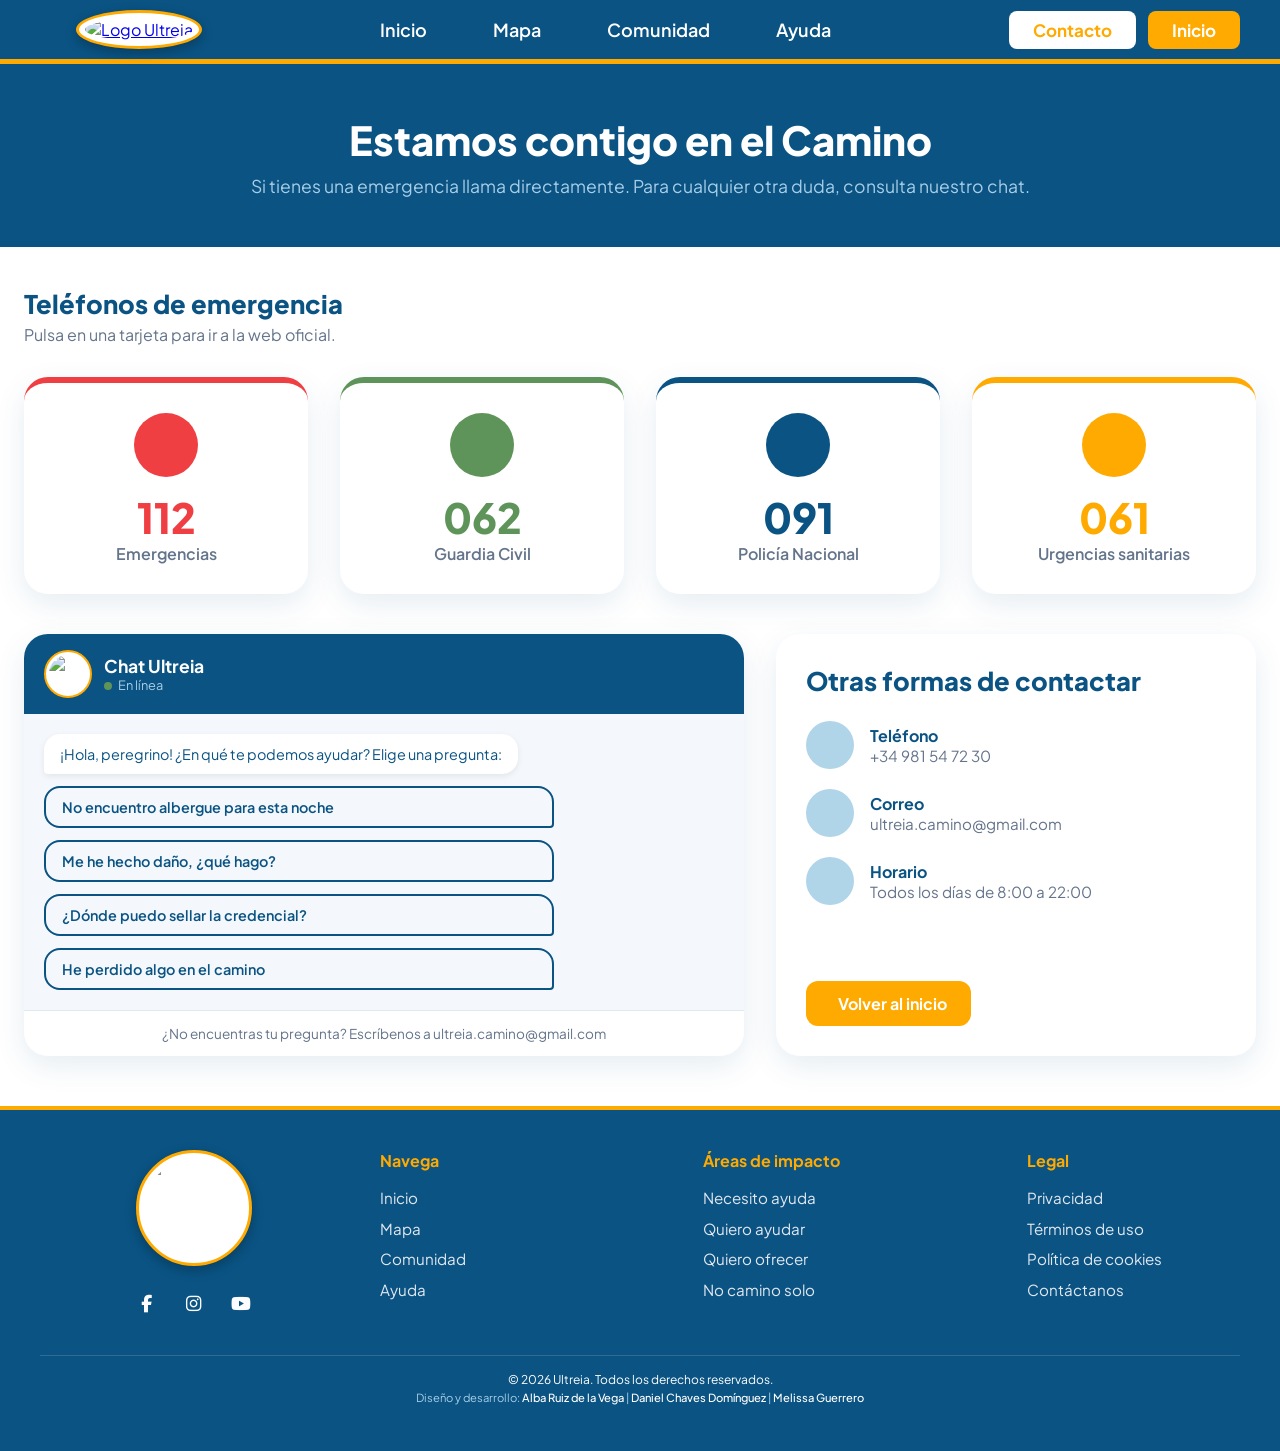
==== commit 7f088e52: "form validation, legal page, code cleanup and README update" ====
--- a/contact.html
+++ b/contact.html
@@ -36,7 +36,7 @@
 
     <section class="contactHero">
         <h1>Estamos contigo en el Camino</h1>
-        <p>Si tienes una emergencia llama directamente. Para cualquier otra duda, escríbenos por el chat.</p>
+        <p>Si tienes una emergencia llama directamente. Para cualquier otra duda, consulta nuestro chat.</p>
     </section>
 
     <section class="emergency">
@@ -84,7 +84,7 @@
                 <img src="https://res.cloudinary.com/daul6tzck/image/upload/v1791113078/image_ubfnbw.png" alt="Logo Ultreia" class="chatAvatar">
                 <div>
                     <h3>Chat Ultreia</h3>
-                    <p class="chatStatus">En línea</p>
+                    <p class="chatStatus"><span class="statusDot"></span>En línea</p>
                 </div>
             </div>
 
@@ -161,14 +161,14 @@
     <div class="footerBrand">
         <img src="https://res.cloudinary.com/daul6tzck/image/upload/v1791113078/image_ubfnbw.png" alt="Logo Ultreia" class="footerLogo">
         <div class="footerSocials">
-            <a href="#" aria-label="Facebook"><i class="fa-brands fa-facebook-f"></i></a>
-            <a href="#" aria-label="Instagram"><i class="fa-brands fa-instagram"></i></a>
-            <a href="#" aria-label="YouTube"><i class="fa-brands fa-youtube"></i></a>
-        </div>
-    </div>
-
-    <div class="footerCol">
-        <h4 class="footerTitle">Navega</h4>
+            <a href="https://www.facebook.com" target="_blank" rel="noopener noreferrer" aria-label="Facebook"><i class="fa-brands fa-facebook-f"></i></a>
+            <a href="https://www.instagram.com" target="_blank" rel="noopener noreferrer" aria-label="Instagram"><i class="fa-brands fa-instagram"></i></a>
+            <a href="https://www.youtube.com" target="_blank" rel="noopener noreferrer" aria-label="YouTube"><i class="fa-brands fa-youtube"></i></a>
+        </div>
+    </div>
+
+    <div>
+        <h3 class="footerTitle">Navega</h3>
         <ul class="footerLinks">
             <li><a href="index.html">Inicio</a></li>
             <li><a href="index.html#map">Mapa</a></li>
@@ -177,8 +177,8 @@
         </ul>
     </div>
 
-    <div class="footerCol">
-        <h4 class="footerTitle">Áreas de impacto</h4>
+    <div>
+        <h3 class="footerTitle">Áreas de impacto</h3>
         <ul class="footerLinks">
             <li><a href="index.html#needHelp">Necesito ayuda</a></li>
             <li><a href="index.html#wantToHelp">Quiero ayudar</a></li>
@@ -187,19 +187,19 @@
         </ul>
     </div>
 
-    <div class="footerCol">
-        <h4 class="footerTitle">Legal</h4>
+    <div>
+        <h3 class="footerTitle">Legal</h3>
         <ul class="footerLinks">
-            <li><a href="#privacy">Privacidad</a></li>
-            <li><a href="#terms">Términos de uso</a></li>
-            <li><a href="#cookies">Política de cookies</a></li>
+            <li><a href="legal.html#privacy">Privacidad</a></li>
+            <li><a href="legal.html#terms">Términos de uso</a></li>
+            <li><a href="legal.html#cookies">Política de cookies</a></li>
             <li><a href="contact.html">Contáctanos</a></li>
         </ul>
     </div>
 </div>
 
     <div class="footerBottom">
-        <div class="footerBottomContainer container">
+        <div class="footerBottomContainer">
             <p class="footerCopy">
             <a href="https://github.com/Daniel-Chaves-Dominguez/Ultreia" target="_blank" rel="noopener noreferrer" class="copyrightLink">© 2026 Ultreia</a>. Todos los derechos reservados.
             </p>
--- a/styles.css
+++ b/styles.css
@@ -106,6 +106,64 @@
     background-color: #EFB026;
 }
 
+@media (max-width: 900px) {
+    .nav {
+        flex-wrap: wrap;
+        gap: 10px;
+        padding: 10px 20px;
+    }
+
+    .navLogo {
+        width: 70px;
+        height: 70px;
+        margin-left: 0;
+    }
+
+    .navMenu {
+        order: 3;
+        width: 100%;
+        justify-content: center;
+        gap: 10px;
+    }
+
+    .navMenu a {
+        font-size: 16px;
+        padding: 6px 14px;
+    }
+
+    .navButtons .btnContact,
+    .navButtons .btnHome {
+        font-size: 15px;
+        padding: 6px 16px;
+    }
+}
+
+@media (max-width: 480px) {
+    .navLogo {
+        width: 60px;
+        height: 60px;
+    }
+
+    .navMenu {
+        gap: 2px;
+    }
+
+    .navMenu a {
+        font-size: 14px;
+        padding: 6px 8px;
+    }
+
+    .navButtons {
+        gap: 8px;
+    }
+
+    .navButtons .btnContact,
+    .navButtons .btnHome {
+        font-size: 14px;
+        padding: 6px 12px;
+    }
+}
+
 
 .hero {
     position: relative;
@@ -205,6 +263,43 @@
     }
 }
 
+@media (max-width: 768px) {
+    .hero {
+        height: 450px;
+    }
+
+    .heroContent {
+        padding: 30px 20px;
+        gap: 20px;
+    }
+
+    .heroTitle {
+        font-size: 48px;
+    }
+
+    .heroButtons .btnContact,
+    .heroButtons .btnHome {
+        font-size: 18px;
+        padding: 10px 24px;
+    }
+}
+
+@media (max-width: 480px) {
+    .hero {
+        height: 380px;
+    }
+
+    .heroTitle {
+        font-size: 36px;
+    }
+
+    .heroButtons .btnContact,
+    .heroButtons .btnHome {
+        font-size: 16px;
+        padding: 8px 20px;
+    }
+}
+
 
 .greeting {
     background-color: #0A5383;
@@ -279,8 +374,8 @@
     transform: rotate(10deg);
 }
 
-.yellowSign h3,
-.whiteSign h3 {
+.yellowSign .signTitle,
+.whiteSign .signTitle {
     font-size: 24px;
     font-weight: 800;
     margin: 0;
@@ -307,6 +402,10 @@
         flex-direction: column;
         gap: 30px;
         padding: 30px 20px;
+    }
+
+    .greetingText p {
+        white-space: normal;
     }
 }
 
@@ -353,7 +452,7 @@
     position: relative;
     width: 100%;
     height: 100%;
-    transition: transform 0.8s cubic-bezier(0.4, 0, 0.2, 1);
+    transition: transform 0.8s ease;
     transform-style: preserve-3d;
 }
 
@@ -496,8 +595,7 @@
     font-weight: 700;
 }
 
-.formGroup input,
-.formGroup textarea {
+.formGroup input {
     width: 100%;
     height: 30px;
     padding: 0 8px;
@@ -510,14 +608,11 @@
     transition: border-color 0.3s;
 }
 
-.formGroup textarea {
+.formGroup .messageInput {
     height: 50px;
-    padding: 6px 8px;
-    resize: none;
-}
-
-.formGroup input:focus,
-.formGroup textarea:focus {
+}
+
+.formGroup input:focus {
     border-color: #0A5383;
 }
 
@@ -539,6 +634,84 @@
     transform: translateY(-2px);
 }
 
+.sentMessage {
+    display: none;
+    position: fixed;
+    top: 0;
+    left: 0;
+    width: 100%;
+    height: 100%;
+    background-color: rgba(10, 83, 131, 0.6);
+    align-items: center;
+    justify-content: center;
+    padding: 20px;
+    z-index: 100;
+}
+
+.sentMessage:target {
+    display: flex;
+}
+
+.sentBox {
+    max-width: 400px;
+    padding: 40px 30px;
+    background-color: white;
+    border-radius: 24px;
+    box-shadow: 0 10px 30px rgba(0, 0, 0, 0.25);
+    text-align: center;
+    animation: sentPop 0.5s ease-out;
+}
+
+.sentIcon {
+    display: block;
+    color: #5E9459;
+    font-size: 100px;
+    line-height: 1;
+    margin-bottom: 10px;
+}
+
+.sentBox h2 {
+    color: #0A5383;
+    font-size: 1.6rem;
+    font-weight: 800;
+    margin-bottom: 8px;
+}
+
+.sentBox p {
+    color: #64748B;
+    font-size: 1rem;
+    margin-bottom: 24px;
+}
+
+.btnSentClose {
+    display: inline-block;
+    padding: 10px 32px;
+    background-color: #FFAA00;
+    color: white;
+    font-weight: 700;
+    text-decoration: none;
+    border-radius: 10px;
+    transition: background-color 0.3s;
+}
+
+.btnSentClose:hover {
+    background-color: #0A5383;
+}
+
+@keyframes sentPop {
+    0% {
+        opacity: 0;
+        transform: scale(0.6);
+    }
+    70% {
+        opacity: 1;
+        transform: scale(1.05);
+    }
+    100% {
+        transform: scale(1);
+    }
+}
+
 @media (max-width: 1200px) {
     .needsCards {
         grid-template-columns: repeat(2, 1fr);
@@ -594,7 +767,7 @@
     position: relative;
     width: 100%;
     height: 100%;
-    transition: transform 0.8s cubic-bezier(0.4, 0, 0.2, 1);
+    transition: transform 0.8s ease;
     transform-style: preserve-3d;
     border-radius: 24px;
 }
@@ -1345,13 +1518,6 @@
     transform: scale(1.15); 
 }
 
-.footerTagline, 
-.footerLogoText {
-    font-family: 'Caveat', cursive;
-    font-size: 1.8rem;
-    font-weight: 600;
-}
-
 .footerTitle {
     color: #FFAA00; 
     font-size: 1rem;
@@ -1434,11 +1600,6 @@
     .footerContainer {
         grid-template-columns: 1fr 1fr;
         gap: 2rem;
-    }
-
-    .footerBottomContainer {
-        flex-direction: column;
-        text-align: center;
     }
 }
 
@@ -1630,8 +1791,7 @@
     font-size: 0.8rem;
 }
 
-.chatStatus::before {
-    content: "";
+.statusDot {
     display: inline-block;
     width: 8px;
     height: 8px;
@@ -1663,13 +1823,6 @@
     color: #0A5383;
     border-bottom-left-radius: 4px;
     box-shadow: 0 2px 6px rgba(0, 0, 0, 0.08);
-}
-
-.messageUser {
-    align-self: flex-end;
-    background-color: #0A5383;
-    color: white;
-    border-bottom-right-radius: 4px;
 }
 
 .chatQuestion {
@@ -1691,10 +1844,6 @@
     list-style: none;
     cursor: pointer;
     transition: background-color 0.3s, color 0.3s;
-}
-
-.chatQuestion summary::-webkit-details-marker {
-    display: none;
 }
 
 .chatQuestion summary:hover,
@@ -1795,4 +1944,64 @@
     .contactHero h1 {
         font-size: 1.8rem;
     }
+}
+
+.legalHero {
+    background-color: #0A5383;
+    color: white;
+    text-align: center;
+    padding: 50px 20px;
+    border-top: 5px solid #FFAA00;
+}
+
+.legalHero h1 {
+    font-size: 2.5rem;
+    font-weight: 800;
+    margin-bottom: 10px;
+}
+
+.legalHero p {
+    color: #A7CEE8;
+    font-size: 1.1rem;
+}
+
+.legal {
+    display: flex;
+    flex-direction: column;
+    gap: 2rem;
+    max-width: 900px;
+    margin: 0 auto;
+    padding: 50px 1.5rem;
+}
+
+.legalBlock {
+    padding: 30px;
+    background-color: white;
+    border-radius: 24px;
+    border-left: 6px solid #FFAA00;
+    box-shadow: 0 10px 30px rgba(10, 83, 131, 0.1);
+}
+
+.legalBlock h2 {
+    color: #0A5383;
+    font-size: 1.5rem;
+    font-weight: 800;
+    margin-bottom: 12px;
+}
+
+.legalBlock p {
+    color: #64748B;
+    font-size: 1rem;
+    line-height: 1.6;
+    margin-bottom: 10px;
+}
+
+@media (max-width: 640px) {
+    .legalHero h1 {
+        font-size: 1.8rem;
+    }
+
+    .legalBlock {
+        padding: 20px;
+    }
 }
